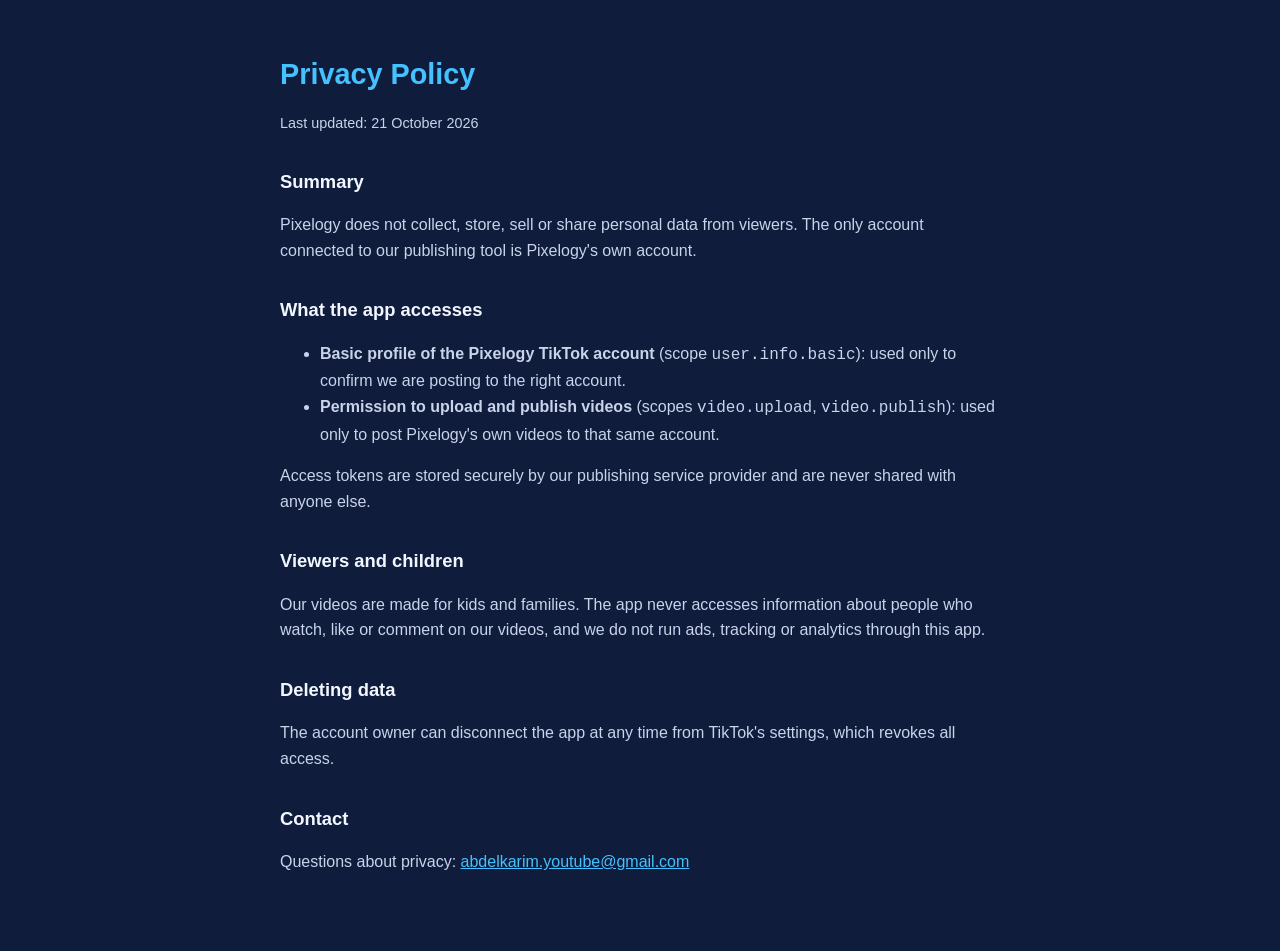
==== privacy.html @ db0f1daa "Pixelogy Terms of Service and Privacy Policy Co-Authored-By: Claude Opus 5.5 <noreply@anthropic.com>" ====
<!doctype html>
<html lang="en"><head><meta charset="utf-8"><meta name="viewport" content="width=device-width, initial-scale=1">
<title>Pixelogy Privacy Policy</title><link rel="stylesheet" href="style.css"></head>
<body><main>
<h1>Privacy Policy</h1>
<p class="updated">Last updated: 21 October 2026</p>

<h2>Summary</h2>
<p>Pixelogy does not collect, store, sell or share personal data from viewers. The only account connected to
our publishing tool is Pixelogy's own account.</p>

<h2>What the app accesses</h2>
<ul>
  <li><strong>Basic profile of the Pixelogy TikTok account</strong> (scope <code>user.info.basic</code>): used only to confirm
  we are posting to the right account.</li>
  <li><strong>Permission to upload and publish videos</strong> (scopes <code>video.upload</code>, <code>video.publish</code>): used only to
  post Pixelogy's own videos to that same account.</li>
</ul>
<p>Access tokens are stored securely by our publishing service provider and are never shared with anyone else.</p>

<h2>Viewers and children</h2>
<p>Our videos are made for kids and families. The app never accesses information about people who watch,
like or comment on our videos, and we do not run ads, tracking or analytics through this app.</p>

<h2>Deleting data</h2>
<p>The account owner can disconnect the app at any time from TikTok's settings, which revokes all access.</p>

<h2>Contact</h2>
<p>Questions about privacy: <a href="mailto:abdelkarim.youtube@gmail.com">abdelkarim.youtube@gmail.com</a></p>
</main></body></html>
---- style.css ----
:root { color-scheme: light dark; --bg: #0F1C3C; --fg: #F2F7FF; --muted: #C9D3EA; --accent: #45C1FF; }
body { margin: 0; background: var(--bg); color: var(--fg); font: 16px/1.6 -apple-system, "Segoe UI", Roboto, sans-serif; }
main { max-width: 720px; margin: 0 auto; padding: 32px 16px 64px; }
h1 { color: var(--accent); font-size: 1.8rem; margin-bottom: 0; }
h2 { font-size: 1.15rem; margin-top: 2rem; }
p, li { color: var(--muted); }
a { color: var(--accent); }
.updated { color: var(--muted); font-size: .9rem; }
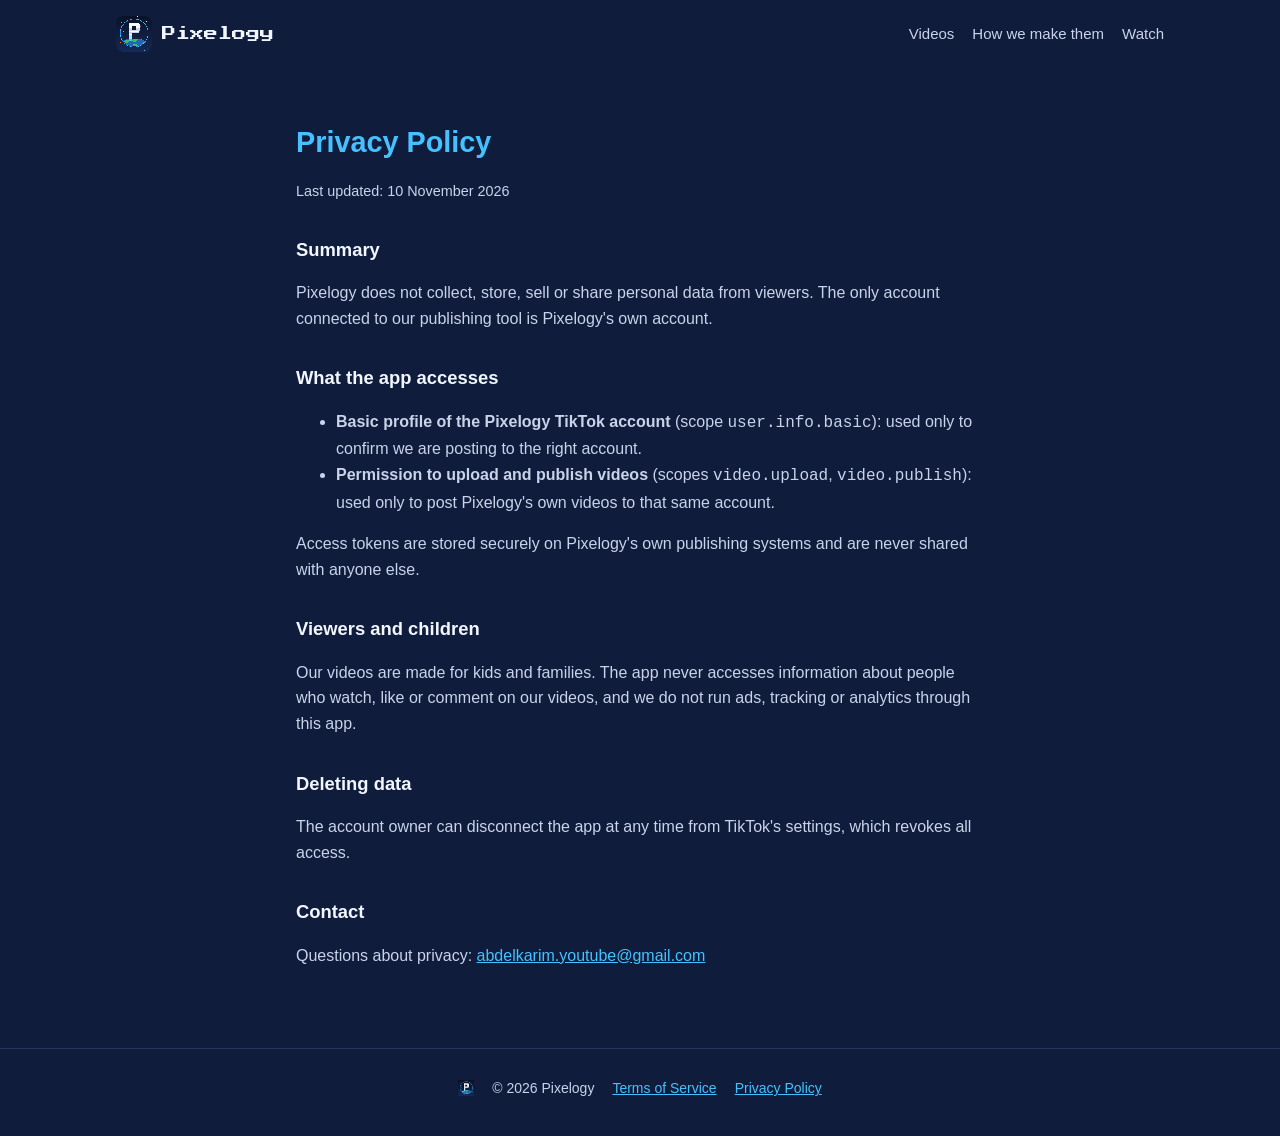
==== commit ba964027: "Full Pixelogy homepage with videos; app icon as favicon on every page Co-Authored-By: Claude Opus 5." ====
--- a/privacy.html
+++ b/privacy.html
@@ -1,9 +1,15 @@
 <!doctype html>
 <html lang="en"><head><meta charset="utf-8"><meta name="viewport" content="width=device-width, initial-scale=1">
-<title>Pixelogy Privacy Policy</title><link rel="stylesheet" href="style.css"></head>
-<body><main>
+<title>Pixelogy Privacy Policy</title><link rel="icon" href="favicon.ico" sizes="48x48"><link rel="icon" type="image/png" sizes="32x32" href="favicon-32.png">
+<link rel="icon" type="image/png" sizes="16x16" href="favicon-16.png"><link rel="apple-touch-icon" href="apple-touch-icon.png">
+<link href="https://fonts.googleapis.com/css2?family=Press+Start+2P&display=swap" rel="stylesheet">
+<link rel="stylesheet" href="style.css"></head>
+<body>
+<header class="bar"><a class="brand" href="./"><img src="img/icon-512.png" alt="" width="36" height="36"> Pixelogy</a>
+<nav><a href="./#videos">Videos</a><a href="./#how">How we make them</a><a href="./#watch">Watch</a></nav></header>
+<main>
 <h1>Privacy Policy</h1>
-<p class="updated">Last updated: 21 October 2026</p>
+<p class="updated">Last updated: 10 November 2026</p>
 
 <h2>Summary</h2>
 <p>Pixelogy does not collect, store, sell or share personal data from viewers. The only account connected to
@@ -16,7 +22,7 @@
   <li><strong>Permission to upload and publish videos</strong> (scopes <code>video.upload</code>, <code>video.publish</code>): used only to
   post Pixelogy's own videos to that same account.</li>
 </ul>
-<p>Access tokens are stored securely by our publishing service provider and are never shared with anyone else.</p>
+<p>Access tokens are stored securely on Pixelogy's own publishing systems and are never shared with anyone else.</p>
 
 <h2>Viewers and children</h2>
 <p>Our videos are made for kids and families. The app never accesses information about people who watch,
@@ -27,4 +33,7 @@
 
 <h2>Contact</h2>
 <p>Questions about privacy: <a href="mailto:abdelkarim.youtube@gmail.com">abdelkarim.youtube@gmail.com</a></p>
-</main></body></html>
+</main>
+<footer><img src="favicon-32.png" alt="" width="16" height="16"><span>© 2026 Pixelogy</span>
+<a href="terms.html">Terms of Service</a><a href="privacy.html">Privacy Policy</a></footer>
+</body></html>
--- a/style.css
+++ b/style.css
@@ -1,4 +1,5 @@
-:root { color-scheme: light dark; --bg: #0F1C3C; --fg: #F2F7FF; --muted: #C9D3EA; --accent: #45C1FF; }
+:root { color-scheme: dark; --bg: #0F1C3C; --bg2: #0A1430; --card: #16264D; --fg: #F2F7FF; --muted: #C9D3EA; --accent: #45C1FF; --green: #45B35C; }
+* { box-sizing: border-box; }
 body { margin: 0; background: var(--bg); color: var(--fg); font: 16px/1.6 -apple-system, "Segoe UI", Roboto, sans-serif; }
 main { max-width: 720px; margin: 0 auto; padding: 32px 16px 64px; }
 h1 { color: var(--accent); font-size: 1.8rem; margin-bottom: 0; }
@@ -6,3 +7,46 @@
 p, li { color: var(--muted); }
 a { color: var(--accent); }
 .updated { color: var(--muted); font-size: .9rem; }
+img { image-rendering: pixelated; }
+
+/* shared header + footer */
+.bar { display: flex; align-items: center; justify-content: space-between; gap: 16px; flex-wrap: wrap;
+  max-width: 1080px; margin: 0 auto; padding: 16px; }
+.brand { display: flex; align-items: center; gap: 10px; color: var(--fg); text-decoration: none;
+  font-family: "Press Start 2P", monospace; font-size: 14px; }
+.brand img { border-radius: 8px; }
+.bar nav { display: flex; gap: 18px; flex-wrap: wrap; }
+.bar nav a { color: var(--muted); text-decoration: none; font-size: 15px; }
+.bar nav a:hover { color: var(--accent); }
+footer { display: flex; align-items: center; justify-content: center; gap: 18px; flex-wrap: wrap;
+  padding: 28px 16px 40px; border-top: 1px solid #23365F; color: var(--muted); font-size: 14px; }
+
+/* home page */
+.home main { max-width: 1080px; }
+.hero { display: flex; align-items: center; gap: 40px; max-width: 1080px; margin: 0 auto; padding: 40px 16px 24px; }
+.hero-icon { width: 220px; height: 220px; border-radius: 36px; flex: none; box-shadow: 0 0 60px rgba(69, 193, 255, .25); }
+.hero h1 { font-family: "Press Start 2P", monospace; font-size: clamp(18px, 3.2vw, 30px); line-height: 1.5; margin: 0 0 18px; }
+.lead { font-size: 18px; max-width: 620px; }
+.cta { display: flex; gap: 12px; flex-wrap: wrap; margin-top: 22px; }
+.btn { display: inline-block; padding: 12px 18px; background: var(--accent); color: var(--bg2); font-weight: 700;
+  text-decoration: none; border-radius: 6px; }
+.btn.ghost { background: transparent; color: var(--accent); box-shadow: inset 0 0 0 2px var(--accent); }
+.home h2 { font-family: "Press Start 2P", monospace; font-size: 16px; color: var(--fg); margin: 48px 0 8px; }
+.sub { margin-top: 0; }
+.grid { display: grid; grid-template-columns: repeat(auto-fill, minmax(150px, 1fr)); gap: 16px; margin-top: 16px; }
+.card { display: block; background: var(--card); border-radius: 10px; overflow: hidden; text-decoration: none; color: var(--fg);
+  transition: transform .15s; }
+.card:hover { transform: translateY(-3px); }
+.card img { display: block; width: 100%; aspect-ratio: 9 / 16; object-fit: cover; }
+.card span { display: block; padding: 10px 12px 12px; font-size: 14px; line-height: 1.35; }
+.steps { padding-left: 22px; max-width: 760px; }
+.steps li { margin-bottom: 12px; }
+.steps strong, .links li { color: var(--fg); }
+.links { padding-left: 22px; }
+
+@media (max-width: 640px) {
+  .hero { flex-direction: column; text-align: center; gap: 20px; padding-top: 16px; }
+  .hero-icon { width: 160px; height: 160px; border-radius: 28px; }
+  .cta { justify-content: center; }
+  .grid { grid-template-columns: repeat(2, 1fr); }
+}
